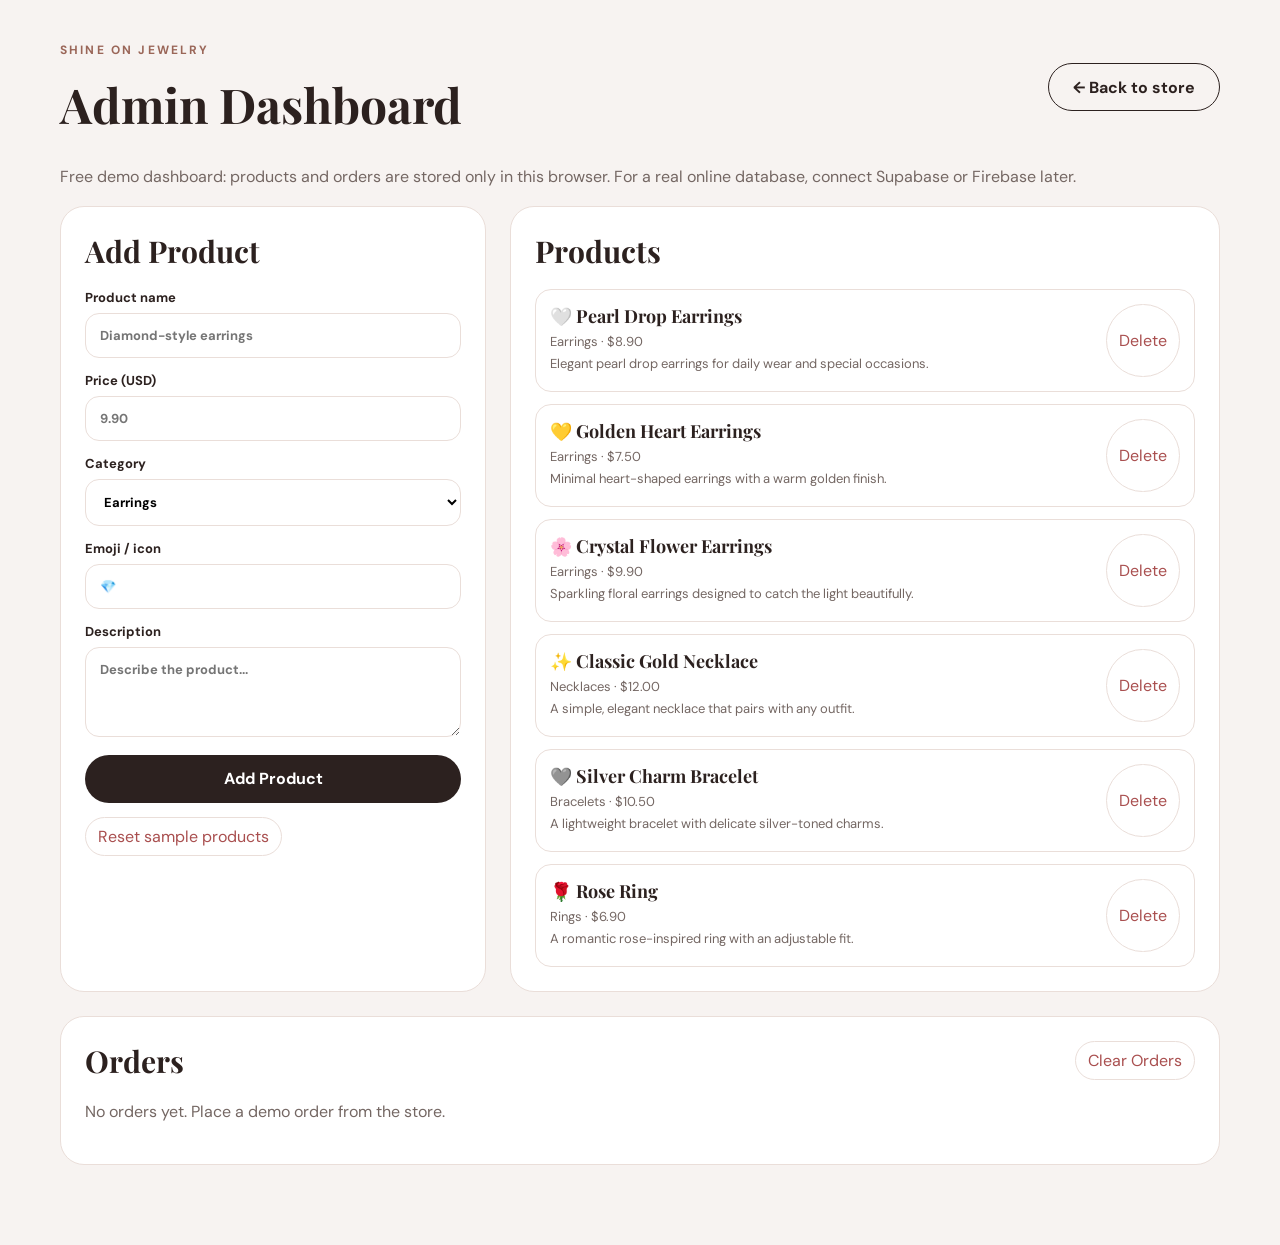
==== admin.html @ 71353f83 "Add files via upload" ====
<!DOCTYPE html>
<html lang="en">
<head>
  <meta charset="UTF-8" />
  <meta name="viewport" content="width=device-width, initial-scale=1.0" />
  <title>SHINE ON Admin</title>
  <link rel="preconnect" href="https://fonts.googleapis.com">
  <link rel="preconnect" href="https://fonts.gstatic.com" crossorigin>
  <link href="https://fonts.googleapis.com/css2?family=DM+Sans:wght@400;500;600;700&family=Playfair+Display:wght@600;700&display=swap" rel="stylesheet">
  <link rel="stylesheet" href="styles.css" />
  <style>
    body { background: #f7f3f1; }
    .admin-shell { max-width: 1200px; margin: 0 auto; padding: 38px 20px 80px; }
    .admin-top { display:flex; justify-content:space-between; align-items:center; gap:20px; margin-bottom:28px; }
    .admin-grid { display:grid; grid-template-columns: .75fr 1.25fr; gap:24px; }
    .panel { background:white; border:1px solid var(--line); border-radius:24px; padding:24px; }
    .panel h2 { font-size:30px; margin-bottom:18px; }
    .admin-list { display:grid; gap:12px; }
    .admin-item { border:1px solid var(--line); border-radius:16px; padding:14px; display:grid; grid-template-columns:1fr auto; gap:14px; }
    .admin-item h3 { font-size:18px; }
    .admin-item p { margin:5px 0; color:var(--muted); font-size:13px; }
    .admin-actions { display:flex; gap:8px; }
    .small-button { border:1px solid var(--line); border-radius:999px; background:white; padding:8px 12px; cursor:pointer; }
    .danger { color:#a94f4f; }
    .order-card { border:1px solid var(--line); border-radius:16px; padding:16px; }
    .order-card + .order-card { margin-top:12px; }
    .order-head { display:flex; justify-content:space-between; gap:12px; }
    .order-card ul { padding-left:20px; color:var(--muted); }
    .admin-note { color:var(--muted); line-height:1.6; }
    @media (max-width: 850px) { .admin-grid { grid-template-columns:1fr; } .admin-top { align-items:flex-start; flex-direction:column; } }
  </style>
</head>
<body>
  <div class="admin-shell">
    <div class="admin-top">
      <div>
        <span class="eyebrow">SHINE ON JEWELRY</span>
        <h1 style="font-size:48px">Admin Dashboard</h1>
      </div>
      <a class="secondary-button" href="index.html">← Back to store</a>
    </div>

    <p class="admin-note">Free demo dashboard: products and orders are stored only in this browser. For a real online database, connect Supabase or Firebase later.</p>

    <div class="admin-grid">
      <section class="panel">
        <h2>Add Product</h2>
        <form id="productForm">
          <label>Product name<input name="name" required placeholder="Diamond-style earrings" /></label>
          <label>Price (USD)<input name="price" type="number" min="0" step="0.01" required placeholder="9.90" /></label>
          <label>Category
            <select name="category">
              <option>Earrings</option>
              <option>Necklaces</option>
              <option>Bracelets</option>
              <option>Rings</option>
            </select>
          </label>
          <label>Emoji / icon<input name="emoji" placeholder="💎" /></label>
          <label>Description<textarea name="description" required placeholder="Describe the product..."></textarea></label>
          <button class="primary-button full-width" type="submit">Add Product</button>
        </form>
        <button class="small-button danger" id="resetProducts" style="margin-top:14px">Reset sample products</button>
      </section>

      <section class="panel">
        <h2>Products</h2>
        <div class="admin-list" id="productList"></div>
      </section>

      <section class="panel" style="grid-column: 1 / -1">
        <div style="display:flex;justify-content:space-between;gap:20px;align-items:center;margin-bottom:18px">
          <h2 style="margin:0">Orders</h2>
          <button class="small-button danger" id="clearOrders">Clear Orders</button>
        </div>
        <div id="ordersList"></div>
      </section>
    </div>
  </div>

  <script src="data.js"></script>
  <script>
    const KEYS = { products: "shineOnProducts", orders: "shineOnOrders" };
    let products = JSON.parse(localStorage.getItem(KEYS.products)) || window.DEFAULT_PRODUCTS;

    function saveProducts() {
      localStorage.setItem(KEYS.products, JSON.stringify(products));
    }

    function renderProducts() {
      const list = document.getElementById("productList");
      list.innerHTML = products.map(p => `
        <div class="admin-item">
          <div>
            <h3>${p.emoji || "💎"} ${p.name}</h3>
            <p>${p.category} · $${Number(p.price).toFixed(2)}</p>
            <p>${p.description}</p>
          </div>
          <div class="admin-actions">
            <button class="small-button danger" onclick="deleteProduct(${p.id})">Delete</button>
          </div>
        </div>
      `).join("");
    }

    window.deleteProduct = function(id) {
      products = products.filter(p => p.id !== id);
      saveProducts();
      renderProducts();
    };

    document.getElementById("productForm").addEventListener("submit", event => {
      event.preventDefault();
      const data = Object.fromEntries(new FormData(event.target).entries());
      products.unshift({
        id: Date.now(),
        name: data.name,
        price: Number(data.price),
        category: data.category,
        emoji: data.emoji || "💎",
        description: data.description
      });
      saveProducts();
      renderProducts();
      event.target.reset();
    });

    document.getElementById("resetProducts").addEventListener("click", () => {
      products = [...window.DEFAULT_PRODUCTS];
      saveProducts();
      renderProducts();
    });

    function renderOrders() {
      const orders = JSON.parse(localStorage.getItem(KEYS.orders)) || [];
      const box = document.getElementById("ordersList");

      if (!orders.length) {
        box.innerHTML = '<p class="admin-note">No orders yet. Place a demo order from the store.</p>';
        return;
      }

      box.innerHTML = orders.map(order => `
        <article class="order-card">
          <div class="order-head">
            <div>
              <strong>Order #${String(order.id).slice(-6)}</strong>
              <div class="admin-note">${new Date(order.createdAt).toLocaleString()}</div>
            </div>
            <strong>$${Number(order.total).toFixed(2)}</strong>
          </div>
          <p><strong>${order.customer.name}</strong> · ${order.customer.phone}</p>
          <p class="admin-note">${order.customer.address} · ${order.customer.payment}</p>
          <ul>
            ${order.items.map(item => `<li>${item.name} × ${item.qty}</li>`).join("")}
          </ul>
        </article>
      `).join("");
    }

    document.getElementById("clearOrders").addEventListener("click", () => {
      localStorage.removeItem(KEYS.orders);
      renderOrders();
    });

    renderProducts();
    renderOrders();
  </script>
</body>
</html>
---- styles.css ----
:root {
  --bg: #fffaf7;
  --surface: #ffffff;
  --surface-2: #f8eee9;
  --text: #2c211f;
  --muted: #746763;
  --line: #eaded9;
  --accent: #9a6658;
  --accent-dark: #6d4339;
  --gold: #c6a15b;
  --shadow: 0 20px 60px rgba(79, 48, 41, 0.12);
}

* { box-sizing: border-box; }
html { scroll-behavior: smooth; }
body {
  margin: 0;
  font-family: "DM Sans", sans-serif;
  color: var(--text);
  background: var(--bg);
}
button, input, select, textarea { font: inherit; }
button, a { -webkit-tap-highlight-color: transparent; }
a { color: inherit; text-decoration: none; }

.announcement {
  background: var(--text);
  color: white;
  text-align: center;
  padding: 9px 16px;
  font-size: 13px;
}

.site-header {
  min-height: 78px;
  display: flex;
  align-items: center;
  justify-content: space-between;
  gap: 24px;
  padding: 0 6vw;
  position: sticky;
  top: 0;
  z-index: 20;
  background: rgba(255,250,247,.92);
  backdrop-filter: blur(14px);
  border-bottom: 1px solid rgba(234,222,217,.9);
}

.brand {
  display: inline-flex;
  align-items: center;
  gap: 12px;
  letter-spacing: .12em;
}
.brand-mark {
  width: 44px;
  height: 44px;
  border-radius: 50%;
  display: grid;
  place-items: center;
  background: var(--text);
  color: white;
  font-family: "Playfair Display", serif;
  letter-spacing: 0;
}
.brand strong, .brand small { display: block; }
.brand strong { font-size: 14px; }
.brand small { font-size: 9px; color: var(--muted); margin-top: 2px; }

nav {
  display: flex;
  align-items: center;
  gap: 28px;
  font-size: 14px;
  font-weight: 600;
}
nav a:hover { color: var(--accent); }
.cart-button {
  border: 0;
  background: var(--text);
  color: white;
  border-radius: 999px;
  padding: 11px 16px;
  cursor: pointer;
}
.cart-button span {
  display: inline-grid;
  place-items: center;
  min-width: 20px;
  height: 20px;
  background: white;
  color: var(--text);
  border-radius: 50%;
  margin-left: 6px;
  font-size: 11px;
}
.menu-button {
  display: none;
  border: 0;
  background: transparent;
  font-size: 24px;
}

.hero {
  min-height: 680px;
  display: grid;
  grid-template-columns: 1.1fr .9fr;
  align-items: center;
  gap: 5vw;
  padding: 70px 7vw;
  overflow: hidden;
}
.eyebrow {
  display: inline-block;
  font-size: 12px;
  font-weight: 700;
  letter-spacing: .18em;
  color: var(--accent);
  margin-bottom: 14px;
}
h1, h2, h3 {
  font-family: "Playfair Display", serif;
  margin: 0;
}
.hero h1 {
  font-size: clamp(48px, 6vw, 86px);
  line-height: .98;
  max-width: 850px;
}
.hero-copy > p {
  max-width: 640px;
  color: var(--muted);
  line-height: 1.8;
  font-size: 18px;
  margin: 26px 0;
}
.hero-actions { display: flex; gap: 14px; flex-wrap: wrap; }
.primary-button, .secondary-button {
  display: inline-flex;
  align-items: center;
  justify-content: center;
  border-radius: 999px;
  min-height: 48px;
  padding: 0 24px;
  font-weight: 700;
  border: 1px solid var(--text);
  cursor: pointer;
}
.primary-button { background: var(--text); color: white; }
.primary-button:hover { background: var(--accent-dark); border-color: var(--accent-dark); }
.secondary-button { background: transparent; color: var(--text); }
.secondary-button:hover { background: white; }
.hero-points {
  display: flex;
  flex-wrap: wrap;
  gap: 18px;
  color: var(--muted);
  font-size: 13px;
  margin-top: 30px;
}
.hero-visual {
  position: relative;
  min-height: 480px;
  border-radius: 46% 46% 12% 12%;
  background:
    radial-gradient(circle at 50% 35%, rgba(255,255,255,.95), rgba(255,255,255,.25) 30%, transparent 31%),
    linear-gradient(145deg, #ead4ca, #c79a88);
  box-shadow: var(--shadow);
  display: grid;
  place-items: center;
}
.hero-card {
  width: 58%;
  aspect-ratio: 4 / 5;
  border-radius: 160px 160px 30px 30px;
  background: rgba(255,255,255,.72);
  border: 1px solid rgba(255,255,255,.75);
  backdrop-filter: blur(12px);
  display: grid;
  place-items: center;
  align-content: center;
  gap: 16px;
  box-shadow: 0 30px 60px rgba(72,40,34,.18);
  z-index: 2;
}
.hero-jewel { font-size: 84px; filter: drop-shadow(0 18px 18px rgba(88,57,50,.2)); }
.hero-card p { font-family: "Playfair Display", serif; font-size: 20px; }
.jewel-orbit {
  position: absolute;
  border: 1px solid rgba(255,255,255,.55);
  border-radius: 50%;
}
.orbit-one { width: 82%; aspect-ratio: 1; }
.orbit-two { width: 64%; aspect-ratio: 1; }

.benefits {
  margin: 0 6vw;
  padding: 26px 30px;
  display: grid;
  grid-template-columns: repeat(3, 1fr);
  border: 1px solid var(--line);
  border-radius: 22px;
  background: white;
}
.benefits article {
  display: flex;
  align-items: center;
  justify-content: center;
  gap: 14px;
  padding: 12px 18px;
}
.benefits article + article { border-left: 1px solid var(--line); }
.benefits article > span { font-size: 26px; }
.benefits strong, .benefits small { display: block; }
.benefits small { color: var(--muted); margin-top: 3px; }

.section { padding: 100px 6vw; }
.section-heading {
  display: flex;
  align-items: end;
  justify-content: space-between;
  gap: 24px;
  margin-bottom: 34px;
}
.section-heading h2, .about-card h2, .contact-section h2 {
  font-size: clamp(36px, 4vw, 58px);
}
.shop-controls { display: flex; gap: 10px; flex-wrap: wrap; }
.shop-controls input, .shop-controls select {
  min-height: 44px;
  border: 1px solid var(--line);
  border-radius: 999px;
  background: white;
  padding: 0 16px;
  outline: none;
}
.product-grid {
  display: grid;
  grid-template-columns: repeat(3, 1fr);
  gap: 24px;
}
.product-card {
  background: white;
  border: 1px solid var(--line);
  border-radius: 22px;
  overflow: hidden;
  transition: .25s ease;
}
.product-card:hover {
  transform: translateY(-6px);
  box-shadow: var(--shadow);
}
.product-image {
  aspect-ratio: 1.1;
  display: grid;
  place-items: center;
  position: relative;
  background:
    radial-gradient(circle at 30% 20%, rgba(255,255,255,.9), transparent 30%),
    linear-gradient(145deg, #f6e9e3, #e3c7bb);
}
.product-image span { font-size: 74px; filter: drop-shadow(0 14px 18px rgba(65,40,34,.15)); }
.product-badge {
  position: absolute;
  left: 14px;
  top: 14px;
  background: rgba(255,255,255,.86);
  border-radius: 999px;
  padding: 7px 10px;
  font-size: 11px;
  font-weight: 700;
}
.product-body { padding: 20px; }
.product-body small { color: var(--accent); font-weight: 700; }
.product-body h3 { margin-top: 7px; font-size: 22px; }
.product-body p { color: var(--muted); line-height: 1.6; min-height: 52px; }
.product-bottom {
  display: flex;
  align-items: center;
  justify-content: space-between;
  gap: 16px;
}
.price { font-size: 20px; font-weight: 800; }
.add-button {
  border: 0;
  border-radius: 999px;
  background: var(--text);
  color: white;
  padding: 11px 16px;
  cursor: pointer;
  font-weight: 700;
}

.about-section {
  display: grid;
  grid-template-columns: 1.1fr .9fr;
  gap: 28px;
  padding: 80px 6vw;
}
.about-card, .quote-card {
  border-radius: 28px;
  padding: clamp(34px, 5vw, 72px);
}
.about-card { background: var(--surface-2); }
.about-card p { color: var(--muted); line-height: 1.8; max-width: 700px; margin: 24px 0; }
.quote-card {
  background: var(--text);
  color: white;
  display: flex;
  flex-direction: column;
  justify-content: center;
}
.quote-card > span { font-size: 84px; line-height: .7; color: var(--gold); }
.quote-card blockquote { font-family: "Playfair Display", serif; font-size: 30px; line-height: 1.3; margin: 26px 0; }
.quote-card small { color: #cdbfba; }

.contact-section {
  margin: 20px 6vw 80px;
  border: 1px solid var(--line);
  border-radius: 28px;
  background: white;
  padding: 50px;
  display: flex;
  align-items: center;
  justify-content: space-between;
  gap: 30px;
}
.contact-section p { color: var(--muted); max-width: 720px; line-height: 1.7; }
.contact-actions { display: flex; gap: 12px; flex-wrap: wrap; }

footer {
  padding: 42px 6vw;
  border-top: 1px solid var(--line);
  display: flex;
  align-items: center;
  justify-content: space-between;
  gap: 20px;
  color: var(--muted);
  font-size: 13px;
}
.footer-brand { color: var(--text); }

.cart-drawer {
  position: fixed;
  right: -440px;
  top: 0;
  width: min(420px, 100%);
  height: 100vh;
  background: white;
  z-index: 50;
  box-shadow: -20px 0 60px rgba(40,25,21,.18);
  transition: right .3s ease;
  display: flex;
  flex-direction: column;
}
.cart-drawer.open { right: 0; }
.cart-header {
  padding: 24px;
  border-bottom: 1px solid var(--line);
  display: flex;
  align-items: center;
  justify-content: space-between;
}
.cart-header small { color: var(--accent); font-weight: 800; letter-spacing: .15em; }
.cart-header h2 { font-size: 30px; }
.cart-header button, .modal-close {
  border: 0;
  background: transparent;
  font-size: 34px;
  cursor: pointer;
}
.cart-items { padding: 18px 24px; overflow-y: auto; flex: 1; }
.empty-cart {
  display: grid;
  place-items: center;
  min-height: 280px;
  text-align: center;
  color: var(--muted);
}
.cart-item {
  display: grid;
  grid-template-columns: 58px 1fr auto;
  gap: 14px;
  align-items: center;
  border-bottom: 1px solid var(--line);
  padding: 14px 0;
}
.cart-thumb {
  width: 58px;
  height: 58px;
  border-radius: 16px;
  display: grid;
  place-items: center;
  background: var(--surface-2);
  font-size: 26px;
}
.cart-item h4 { margin: 0 0 4px; font-size: 14px; }
.qty-controls { display: flex; align-items: center; gap: 8px; margin-top: 8px; }
.qty-controls button {
  width: 25px;
  height: 25px;
  border-radius: 50%;
  border: 1px solid var(--line);
  background: white;
  cursor: pointer;
}
.remove-button { border: 0; background: transparent; cursor: pointer; color: #a94f4f; }
.cart-summary { padding: 22px 24px 28px; border-top: 1px solid var(--line); }
.cart-summary > div { display: flex; justify-content: space-between; font-size: 18px; }
.cart-summary p, .checkout-note { color: var(--muted); font-size: 12px; line-height: 1.5; }
.full-width { width: 100%; border: 0; }

.overlay {
  position: fixed;
  inset: 0;
  background: rgba(27,18,16,.48);
  z-index: 40;
  opacity: 0;
  visibility: hidden;
  transition: .25s ease;
}
.overlay.show { opacity: 1; visibility: visible; }

.modal {
  position: fixed;
  inset: 0;
  z-index: 60;
  display: grid;
  place-items: center;
  padding: 20px;
  visibility: hidden;
  opacity: 0;
  transition: .2s ease;
}
.modal.show { visibility: visible; opacity: 1; }
.modal-card {
  width: min(560px, 100%);
  max-height: 92vh;
  overflow-y: auto;
  background: white;
  border-radius: 26px;
  padding: 32px;
  position: relative;
  box-shadow: var(--shadow);
}
.modal-card h2 { font-size: 40px; margin-bottom: 22px; }
.modal-close { position: absolute; right: 20px; top: 14px; }
form { display: grid; gap: 14px; }
label { font-size: 13px; font-weight: 700; }
label input, label textarea, label select {
  width: 100%;
  margin-top: 7px;
  border: 1px solid var(--line);
  border-radius: 14px;
  padding: 13px 14px;
  outline: none;
  background: white;
}
label textarea { min-height: 90px; resize: vertical; }

.toast {
  position: fixed;
  left: 50%;
  bottom: 28px;
  transform: translate(-50%, 20px);
  background: var(--text);
  color: white;
  border-radius: 999px;
  padding: 12px 18px;
  z-index: 100;
  opacity: 0;
  pointer-events: none;
  transition: .25s ease;
}
.toast.show { opacity: 1; transform: translate(-50%, 0); }

@media (max-width: 900px) {
  .menu-button { display: block; }
  nav {
    position: absolute;
    left: 4vw;
    right: 4vw;
    top: 70px;
    background: white;
    border: 1px solid var(--line);
    border-radius: 18px;
    padding: 18px;
    display: none;
    flex-direction: column;
    align-items: stretch;
    box-shadow: var(--shadow);
  }
  nav.open { display: flex; }
  .hero { grid-template-columns: 1fr; padding-top: 50px; }
  .hero-visual { min-height: 420px; }
  .benefits { grid-template-columns: 1fr; }
  .benefits article + article { border-left: 0; border-top: 1px solid var(--line); }
  .product-grid { grid-template-columns: repeat(2, 1fr); }
  .about-section { grid-template-columns: 1fr; }
  .contact-section { flex-direction: column; align-items: flex-start; }
}

@media (max-width: 620px) {
  .site-header { padding: 0 18px; }
  .brand strong { font-size: 12px; }
  .hero { padding: 46px 18px; min-height: auto; }
  .hero h1 { font-size: 48px; }
  .hero-copy > p { font-size: 16px; }
  .hero-visual { min-height: 360px; }
  .hero-card { width: 70%; }
  .benefits { margin: 0 18px; }
  .section { padding: 76px 18px; }
  .section-heading { align-items: stretch; flex-direction: column; }
  .shop-controls { display: grid; grid-template-columns: 1fr; }
  .product-grid { grid-template-columns: 1fr; }
  .about-section { padding: 60px 18px; }
  .about-card, .quote-card { padding: 34px 24px; }
  .contact-section { margin: 10px 18px 60px; padding: 30px 22px; }
  footer { flex-direction: column; text-align: center; }
}
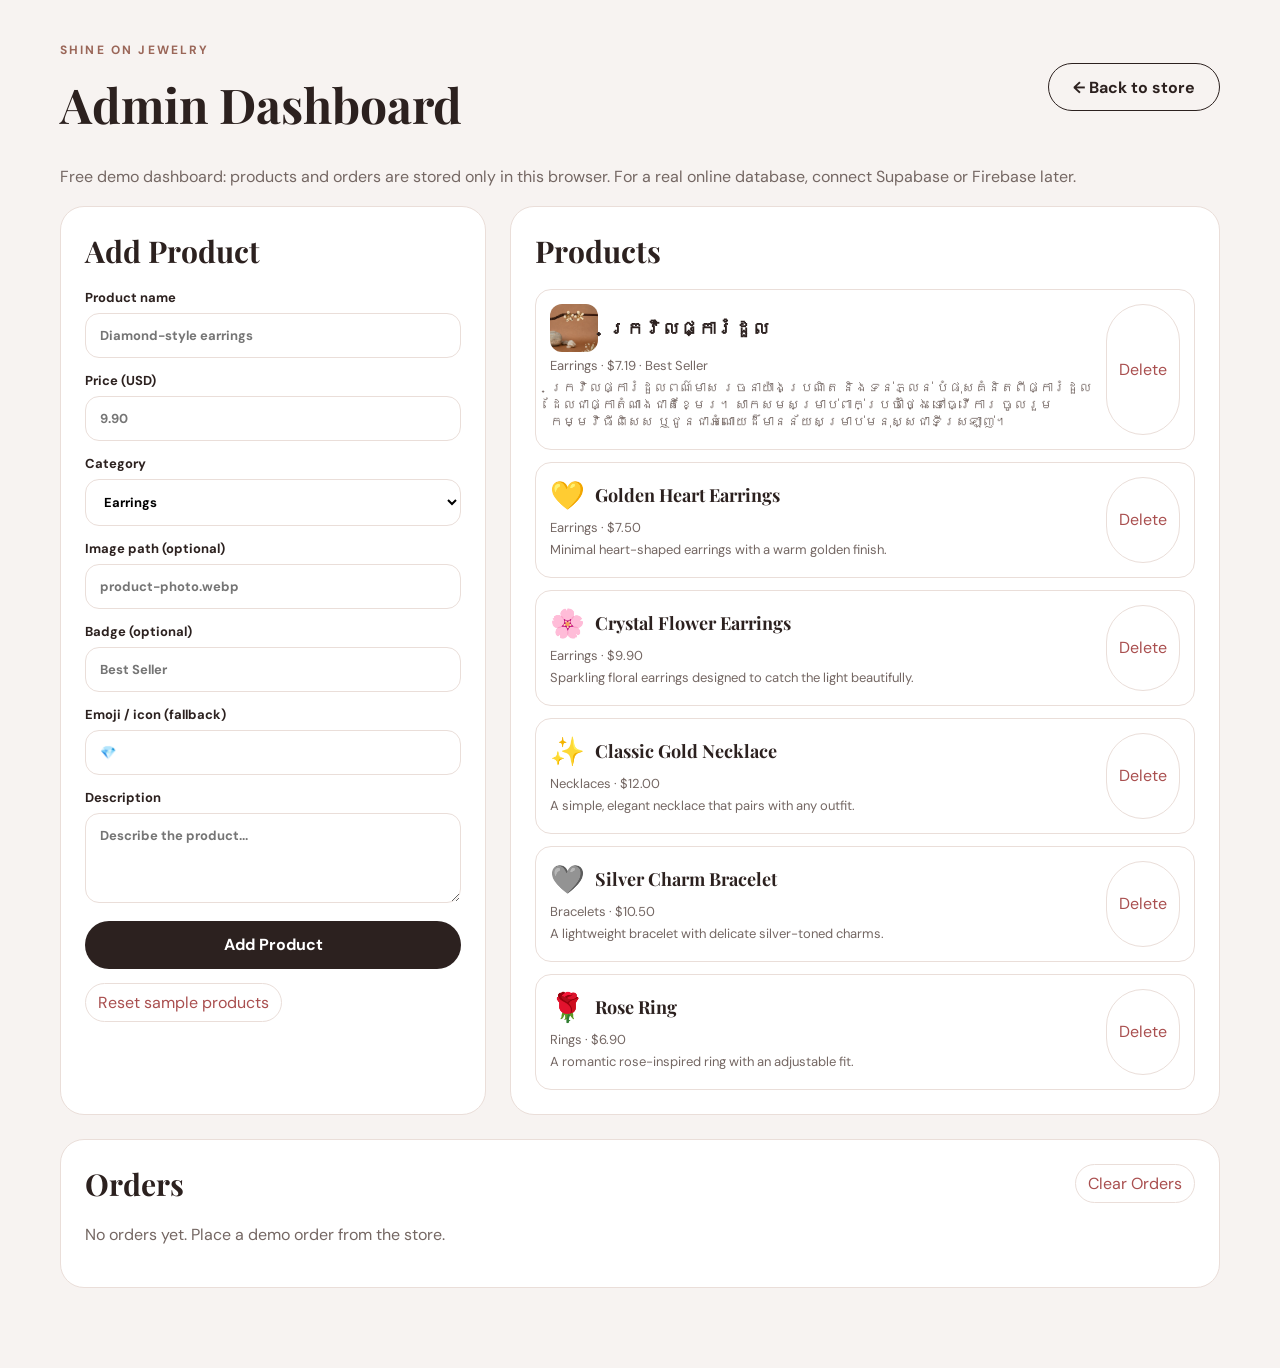
==== commit c2498bba: "Add files via upload" ====
--- a/admin.html
+++ b/admin.html
@@ -18,6 +18,8 @@
     .admin-list { display:grid; gap:12px; }
     .admin-item { border:1px solid var(--line); border-radius:16px; padding:14px; display:grid; grid-template-columns:1fr auto; gap:14px; }
     .admin-item h3 { font-size:18px; }
+    .admin-product-title { display:flex; align-items:center; gap:10px; }
+    .admin-thumb { width:48px; height:48px; border-radius:12px; object-fit:cover; background:var(--surface-2); }
     .admin-item p { margin:5px 0; color:var(--muted); font-size:13px; }
     .admin-actions { display:flex; gap:8px; }
     .small-button { border:1px solid var(--line); border-radius:999px; background:white; padding:8px 12px; cursor:pointer; }
@@ -56,7 +58,9 @@
               <option>Rings</option>
             </select>
           </label>
-          <label>Emoji / icon<input name="emoji" placeholder="💎" /></label>
+          <label>Image path (optional)<input name="image" placeholder="product-photo.webp" /></label>
+          <label>Badge (optional)<input name="badge" placeholder="Best Seller" /></label>
+          <label>Emoji / icon (fallback)<input name="emoji" placeholder="💎" /></label>
           <label>Description<textarea name="description" required placeholder="Describe the product..."></textarea></label>
           <button class="primary-button full-width" type="submit">Add Product</button>
         </form>
@@ -80,7 +84,18 @@
 
   <script src="data.js"></script>
   <script>
-    const KEYS = { products: "shineOnProducts", orders: "shineOnOrders" };
+    const KEYS = {
+      products: "shineOnProducts",
+      orders: "shineOnOrders",
+      catalogVersion: "shineOnCatalogVersion"
+    };
+    const CATALOG_VERSION = "2026-07-11-rumduol-1";
+
+    if (localStorage.getItem(KEYS.catalogVersion) !== CATALOG_VERSION) {
+      localStorage.setItem(KEYS.products, JSON.stringify(window.DEFAULT_PRODUCTS));
+      localStorage.setItem(KEYS.catalogVersion, CATALOG_VERSION);
+    }
+
     let products = JSON.parse(localStorage.getItem(KEYS.products)) || window.DEFAULT_PRODUCTS;
 
     function saveProducts() {
@@ -92,8 +107,13 @@
       list.innerHTML = products.map(p => `
         <div class="admin-item">
           <div>
-            <h3>${p.emoji || "💎"} ${p.name}</h3>
-            <p>${p.category} · $${Number(p.price).toFixed(2)}</p>
+            <div class="admin-product-title">
+              ${p.image
+                ? `<img class="admin-thumb" src="${p.image}" alt="${p.name}">`
+                : `<span style="font-size:28px">${p.emoji || "💎"}</span>`}
+              <h3>${p.name}</h3>
+            </div>
+            <p>${p.category} · $${Number(p.price).toFixed(2)}${p.badge ? ` · ${p.badge}` : ""}</p>
             <p>${p.description}</p>
           </div>
           <div class="admin-actions">
@@ -117,6 +137,8 @@
         name: data.name,
         price: Number(data.price),
         category: data.category,
+        image: data.image || "",
+        badge: data.badge || "",
         emoji: data.emoji || "💎",
         description: data.description
       });
--- a/styles.css
+++ b/styles.css
@@ -252,7 +252,7 @@
   box-shadow: var(--shadow);
 }
 .product-image {
-  aspect-ratio: 1.1;
+  aspect-ratio: 4 / 5;
   display: grid;
   place-items: center;
   position: relative;
@@ -261,6 +261,12 @@
     linear-gradient(145deg, #f6e9e3, #e3c7bb);
 }
 .product-image span { font-size: 74px; filter: drop-shadow(0 14px 18px rgba(65,40,34,.15)); }
+.product-image img {
+  width: 100%;
+  height: 100%;
+  object-fit: cover;
+  display: block;
+}
 .product-badge {
   position: absolute;
   left: 14px;
@@ -394,6 +400,12 @@
   place-items: center;
   background: var(--surface-2);
   font-size: 26px;
+  overflow: hidden;
+}
+.cart-thumb img {
+  width: 100%;
+  height: 100%;
+  object-fit: cover;
 }
 .cart-item h4 { margin: 0 0 4px; font-size: 14px; }
 .qty-controls { display: flex; align-items: center; gap: 8px; margin-top: 8px; }
